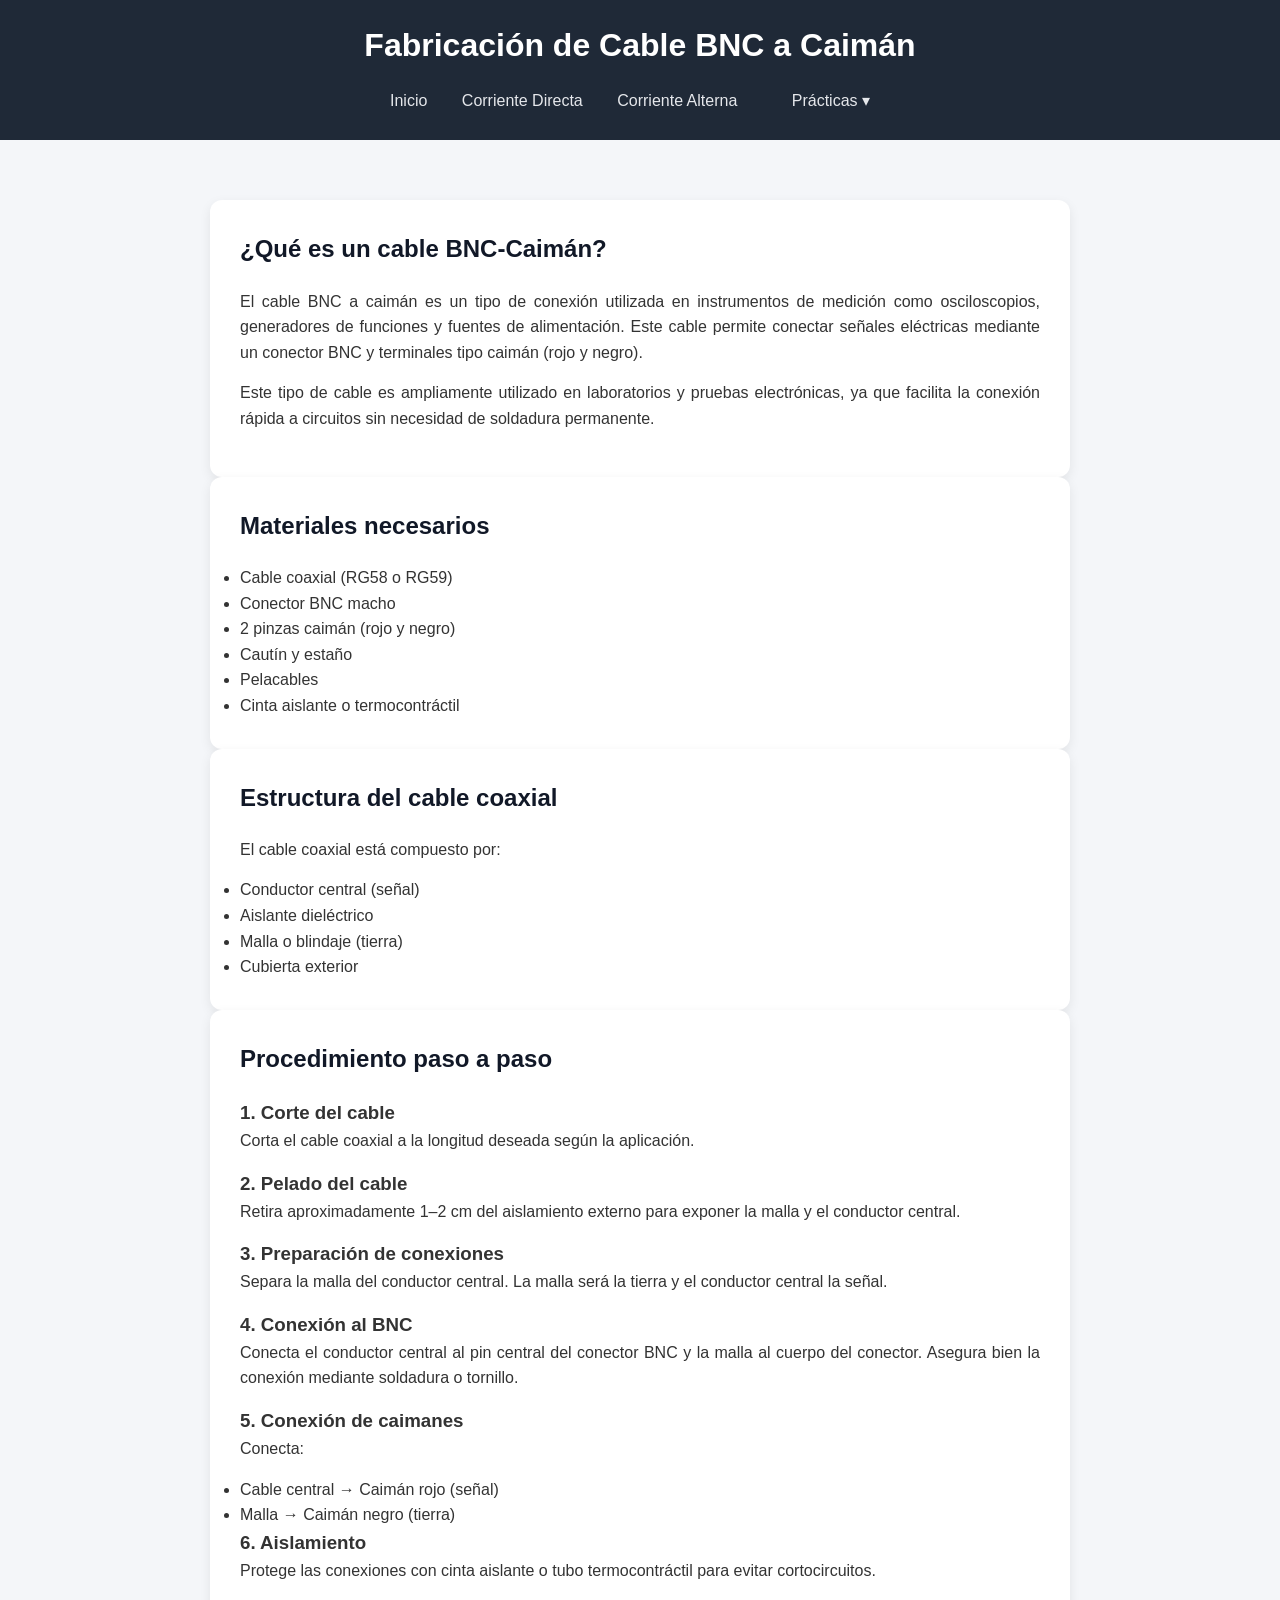
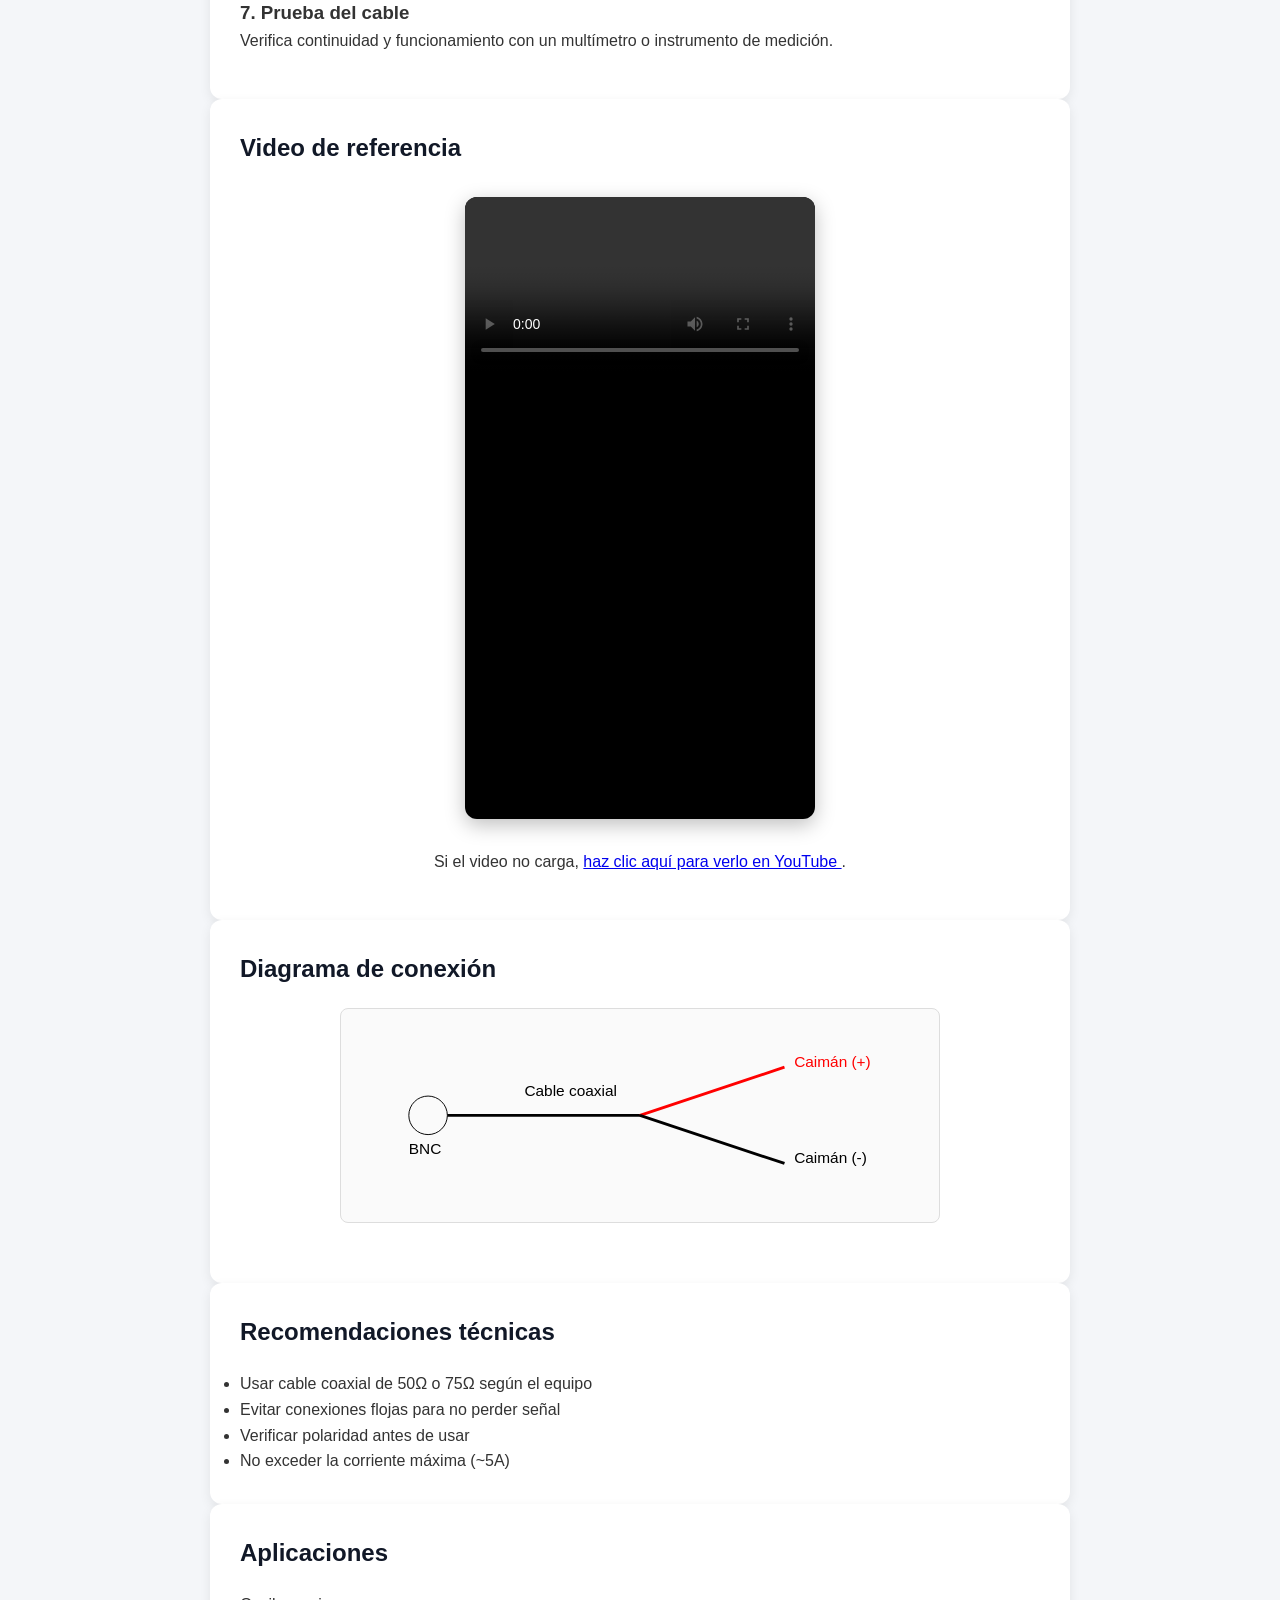
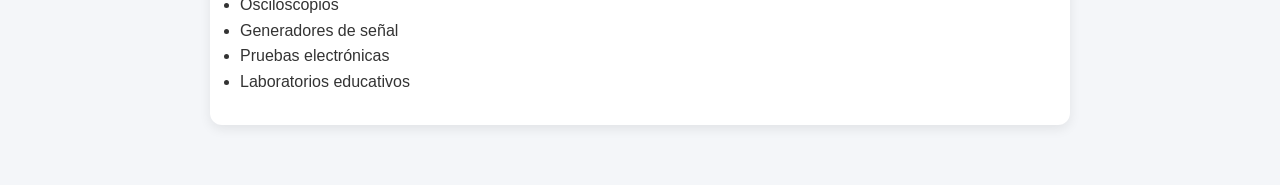
==== bnc-caiman.html @ 2203a7cb "Add files via upload" ====
<!DOCTYPE html>
<html lang="es">
<head>
    <meta charset="UTF-8">
    <title>Cable BNC a Caimán</title>
    <link rel="stylesheet" href="css/styles.css">
</head>
<body>

<header>
    <h1>Fabricación de Cable BNC a Caimán</h1>

    <nav>
        <a href="index.html">Inicio</a>
        <a href="cd.html">Corriente Directa</a>
        <a href="ca.html">Corriente Alterna</a>

        <!-- MENÚ DESPLEGABLE -->
        <div class="dropdown">
            <button class="dropbtn">Prácticas ▾</button>
            <div class="dropdown-content">
                <a href="practicas.html">Simulaciones</a>
        </div>
    </nav>
</header>

<main class="container">

    
    
    <section class="intro">
        <h2>¿Qué es un cable BNC-Caimán?</h2>
        <p>
            El cable BNC a caimán es un tipo de conexión utilizada en instrumentos de medición 
            como osciloscopios, generadores de funciones y fuentes de alimentación. Este cable 
            permite conectar señales eléctricas mediante un conector BNC y terminales tipo caimán 
            (rojo y negro).
        </p>
        
        <p>
            Este tipo de cable es ampliamente utilizado en laboratorios y pruebas electrónicas, 
            ya que facilita la conexión rápida a circuitos sin necesidad de soldadura permanente.
        </p>
    </section>
    
    <section class="intro">
        <h2>Materiales necesarios</h2>
        <ul>
            <li>Cable coaxial (RG58 o RG59)</li>
            <li>Conector BNC macho</li>
            <li>2 pinzas caimán (rojo y negro)</li>
            <li>Cautín y estaño</li>
            <li>Pelacables</li>
            <li>Cinta aislante o termocontráctil</li>
        </ul>
    </section>
    
    <section class="intro">
        <h2>Estructura del cable coaxial</h2>
        <p>
            El cable coaxial está compuesto por:
        </p>
        <ul>
            <li>Conductor central (señal)</li>
            <li>Aislante dieléctrico</li>
            <li>Malla o blindaje (tierra)</li>
            <li>Cubierta exterior</li>
        </ul>
    </section>
    
    <section class="intro">
        <h2>Procedimiento paso a paso</h2>
        
        <h3>1. Corte del cable</h3>
        <p>
            Corta el cable coaxial a la longitud deseada según la aplicación.
        </p>
        
        <h3>2. Pelado del cable</h3>
        <p>
            Retira aproximadamente 1–2 cm del aislamiento externo para exponer la malla 
            y el conductor central.
        </p>
        
        <h3>3. Preparación de conexiones</h3>
        <p>
            Separa la malla del conductor central. La malla será la tierra y el conductor 
            central la señal.
        </p>
        
        <h3>4. Conexión al BNC</h3>
        <p>
            Conecta el conductor central al pin central del conector BNC y la malla al cuerpo 
            del conector. Asegura bien la conexión mediante soldadura o tornillo.
        </p>
        
        <h3>5. Conexión de caimanes</h3>
        <p>
            Conecta:
        </p>
        <ul>
            <li>Cable central → Caimán rojo (señal)</li>
            <li>Malla → Caimán negro (tierra)</li>
        </ul>
        
        <h3>6. Aislamiento</h3>
        <p>
            Protege las conexiones con cinta aislante o tubo termocontráctil para evitar 
            cortocircuitos.
        </p>
        
        <h3>7. Prueba del cable</h3>
        <p>
            Verifica continuidad y funcionamiento con un multímetro o instrumento de medición.
        </p>
    </section>
    
    <!-- VIDEO -->
    <section class="intro">
        <h2>Video de referencia</h2>
    
        <div class="video-container">
            <video controls width="100%">
                <source src="video/bnc-caiman.mp4" type="video/mp4">
                Tu navegador no soporta video.
            </video>
        </div>
    
         <p style="text-align:center;">
            Si el video no carga, 
            <a href="https://youtu.be/CYh6mPUYT2U" target="_blank">
                haz clic aquí para verlo en YouTube
            </a>.
        </p>
    </section>

<section class="intro">
    <h2>Diagrama de conexión</h2>

    <svg viewBox="0 0 600 200" class="grafica">
        <!-- Cable -->
        <line x1="100" y1="100" x2="300" y2="100" stroke="black" stroke-width="3"/>

        <!-- BNC -->
        <circle cx="80" cy="100" r="20" stroke="black" fill="none"/>
        <text x="60" y="140">BNC</text>

        <!-- División -->
        <line x1="300" y1="100" x2="450" y2="50" stroke="red" stroke-width="3"/>
        <line x1="300" y1="100" x2="450" y2="150" stroke="black" stroke-width="3"/>

        <!-- Caimanes -->
        <text x="460" y="50" fill="red">Caimán (+)</text>
        <text x="460" y="150">Caimán (-)</text>

        <!-- Etiquetas -->
        <text x="180" y="80">Cable coaxial</text>
    </svg>

</section>

<section class="intro">
    <h2>Recomendaciones técnicas</h2>
    <ul>
        <li>Usar cable coaxial de 50Ω o 75Ω según el equipo</li>
        <li>Evitar conexiones flojas para no perder señal</li>
        <li>Verificar polaridad antes de usar</li>
        <li>No exceder la corriente máxima (~5A)</li>
    </ul>
</section>

<section class="intro">
    <h2>Aplicaciones</h2>
    <ul>
        <li>Osciloscopios</li>
        <li>Generadores de señal</li>
        <li>Pruebas electrónicas</li>
        <li>Laboratorios educativos</li>
    </ul>
</section>

</main>

</body>
</html>
---- css/styles.css ----
/* Reset */
* {
    margin: 0;
    padding: 0;
    box-sizing: border-box;
}

/* General */
body {
    font-family: 'Segoe UI', Arial, sans-serif;
    background: #f4f6f9;
    color: #333;
    line-height: 1.6;
}

/* Header */
header {
    background: #1f2937;
    color: #fff;
    padding: 20px;
    text-align: center;
}

/* Navegación */
nav {
    margin-top: 10px;
}

nav a {
    color: #e5e7eb;
    margin: 0 15px;
    text-decoration: none;
    font-weight: 500;
    transition: 0.3s;
}

nav a:hover {
    color: #60a5fa;
}

/* CONTENEDOR */
.container {
    max-width: 900px;
    margin: 40px auto;
    padding: 20px;
}

/* TARJETAS */
.intro {
    background: #fff;
    padding: 30px;
    border-radius: 12px;
    box-shadow: 0 4px 12px rgba(0,0,0,0.08);
}

.intro h2 {
    margin-bottom: 20px;
    color: #111827;
}

.intro p {
    margin-bottom: 15px;
    text-align: justify;
}

/* DIAGRAMAS */
.diagramas {
    margin-top: 40px;
}

.diagramas h3 {
    margin: 25px 0 10px;
    color: #111827;
}

.grafica {
    width: 100%;
    max-width: 600px;
    display: block;
    margin: 10px auto 30px;
    background: #fafafa;
    border-radius: 8px;
    padding: 10px;
    border: 1px solid #ddd;
}

/* TEXTO RESALTADO */
strong {
    color: #1d4ed8;
}

/* ===================== */
/* DROPDOWN PRÁCTICAS */
/* ===================== */

.dropdown {
    display: inline-block;
    position: relative;
}

.dropbtn {
    background: none;
    border: none;
    color: #e5e7eb;
    font-size: 16px;
    cursor: pointer;
    margin: 0 15px;
    font-weight: 500;
}

.dropbtn:hover {
    color: #60a5fa;
}

/* Menú oculto */
.dropdown-content {
    display: none;
    position: absolute;
    background-color: #1f2937;
    min-width: 180px;
    border-radius: 8px;
    overflow: hidden;
    box-shadow: 0 4px 10px rgba(0,0,0,0.2);
    z-index: 1;
}

/* Links */
.dropdown-content a {
    display: block;
    padding: 10px;
    color: #fff;
    text-decoration: none;
}

.dropdown-content a:hover {
    background-color: #374151;
}

/* Mostrar */
.dropdown:hover .dropdown-content {
    display: block;
}
/* VIDEO RESPONSIVO */
.video-container {
    width: 100%;
    max-width: 350px; /* controla el tamaño */
    aspect-ratio: 9 / 16; /* 🔥 CLAVE: formato vertical */
    margin: 30px auto;
    box-shadow: 0 6px 20px rgba(0,0,0,0.25);
    border-radius: 12px;
    overflow: hidden;
    background: #000; /* relleno negro elegante */
}

.video-container iframe {
    width: 100%;
    height: 100%;
    border: none;
}

/* FORMULARIO */
.form-ohm {
    display: flex;
    gap: 10px;
    margin-bottom: 15px;
}

.form-ohm input {
    flex: 1;
    padding: 10px;
    border-radius: 8px;
    border: 1px solid #ccc;
}

/* BOTÓN */
button {
    background: #2563eb;
    color: white;
    border: none;
    padding: 10px 20px;
    border-radius: 8px;
    cursor: pointer;
}

button:hover {
    background: #1d4ed8;
}

/* RESULTADO */
.resultado-box {
    margin-top: 15px;
    padding: 15px;
    background: #f1f5f9;
    border-radius: 10px;
    border-left: 5px solid #2563eb;
}
canvas {
    max-width: 1000px;
    display: block;
    margin: 20px auto;
}

.controles {
    display: flex;
    flex-direction: column;
    gap: 10px;
}

/* SOLO CA */
.ca-page .grafica-container {
    max-width: 600px;
    height: 300px;
    margin: 20px auto;
}

.ca-page #graficaCA {
    width: 100% !important;
    height: 100% !important;
}

#osciloscopioCA {
    max-width: 800px;
    margin: 20px auto;
    display: block;
}

/* MENÚ */
.menu {
    display: flex;
    gap: 20px;
    list-style: none;
}

.menu li {
    position: relative;
}

/* SUBMENÚ */
.submenu {
    display: none;
    position: absolute;
    background: white;
    list-style: none;
    padding: 10px;
}

.dropdown:hover .submenu {
    display: block;
}

/* TARJETAS */
.cards {
    display: flex;
    gap: 20px;
    flex-wrap: wrap;
}

.card {
    background: white;
    padding: 20px;
    border-radius: 10px;
    flex: 1;
    min-width: 200px;
    transition: 0.3s;
}

/* ANIMACIÓN */
.animado {
    opacity: 0;
    transform: translateY(30px);
}

.animado.visible {
    opacity: 1;
    transform: translateY(0);
}
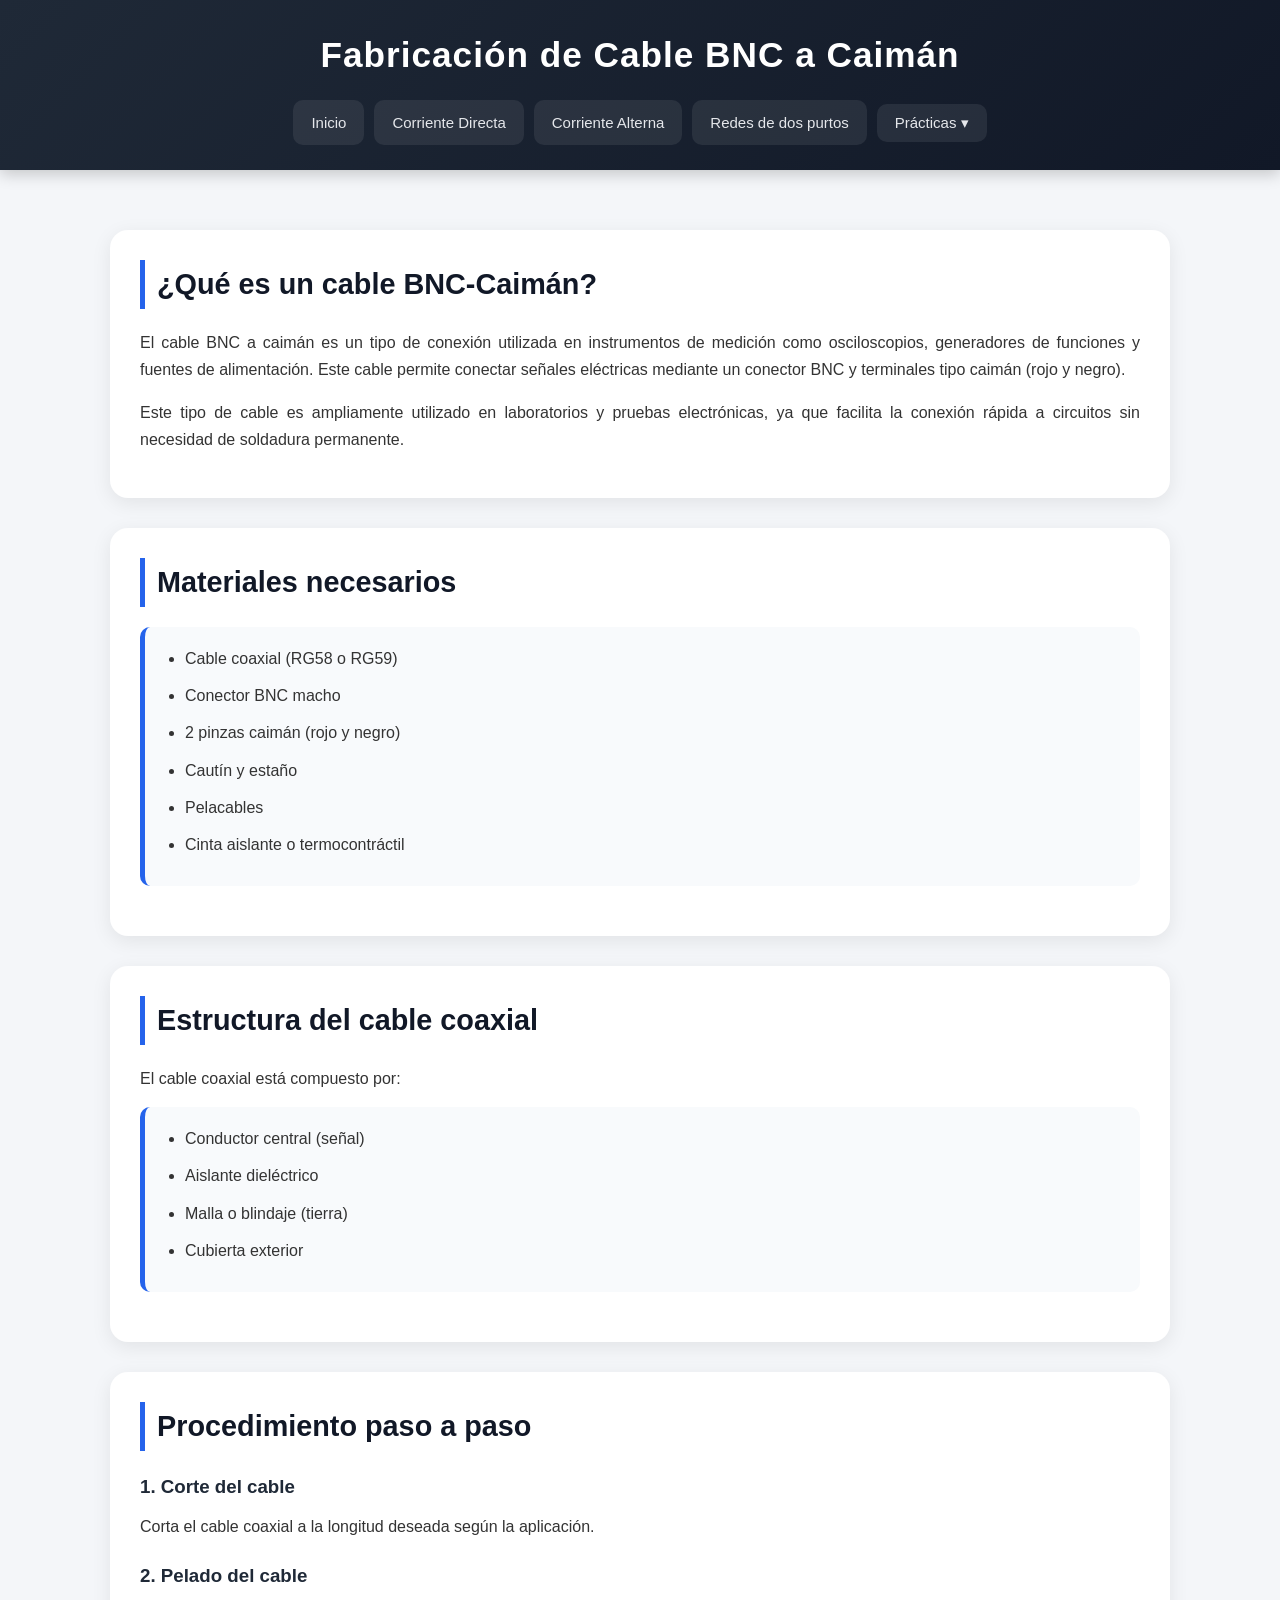
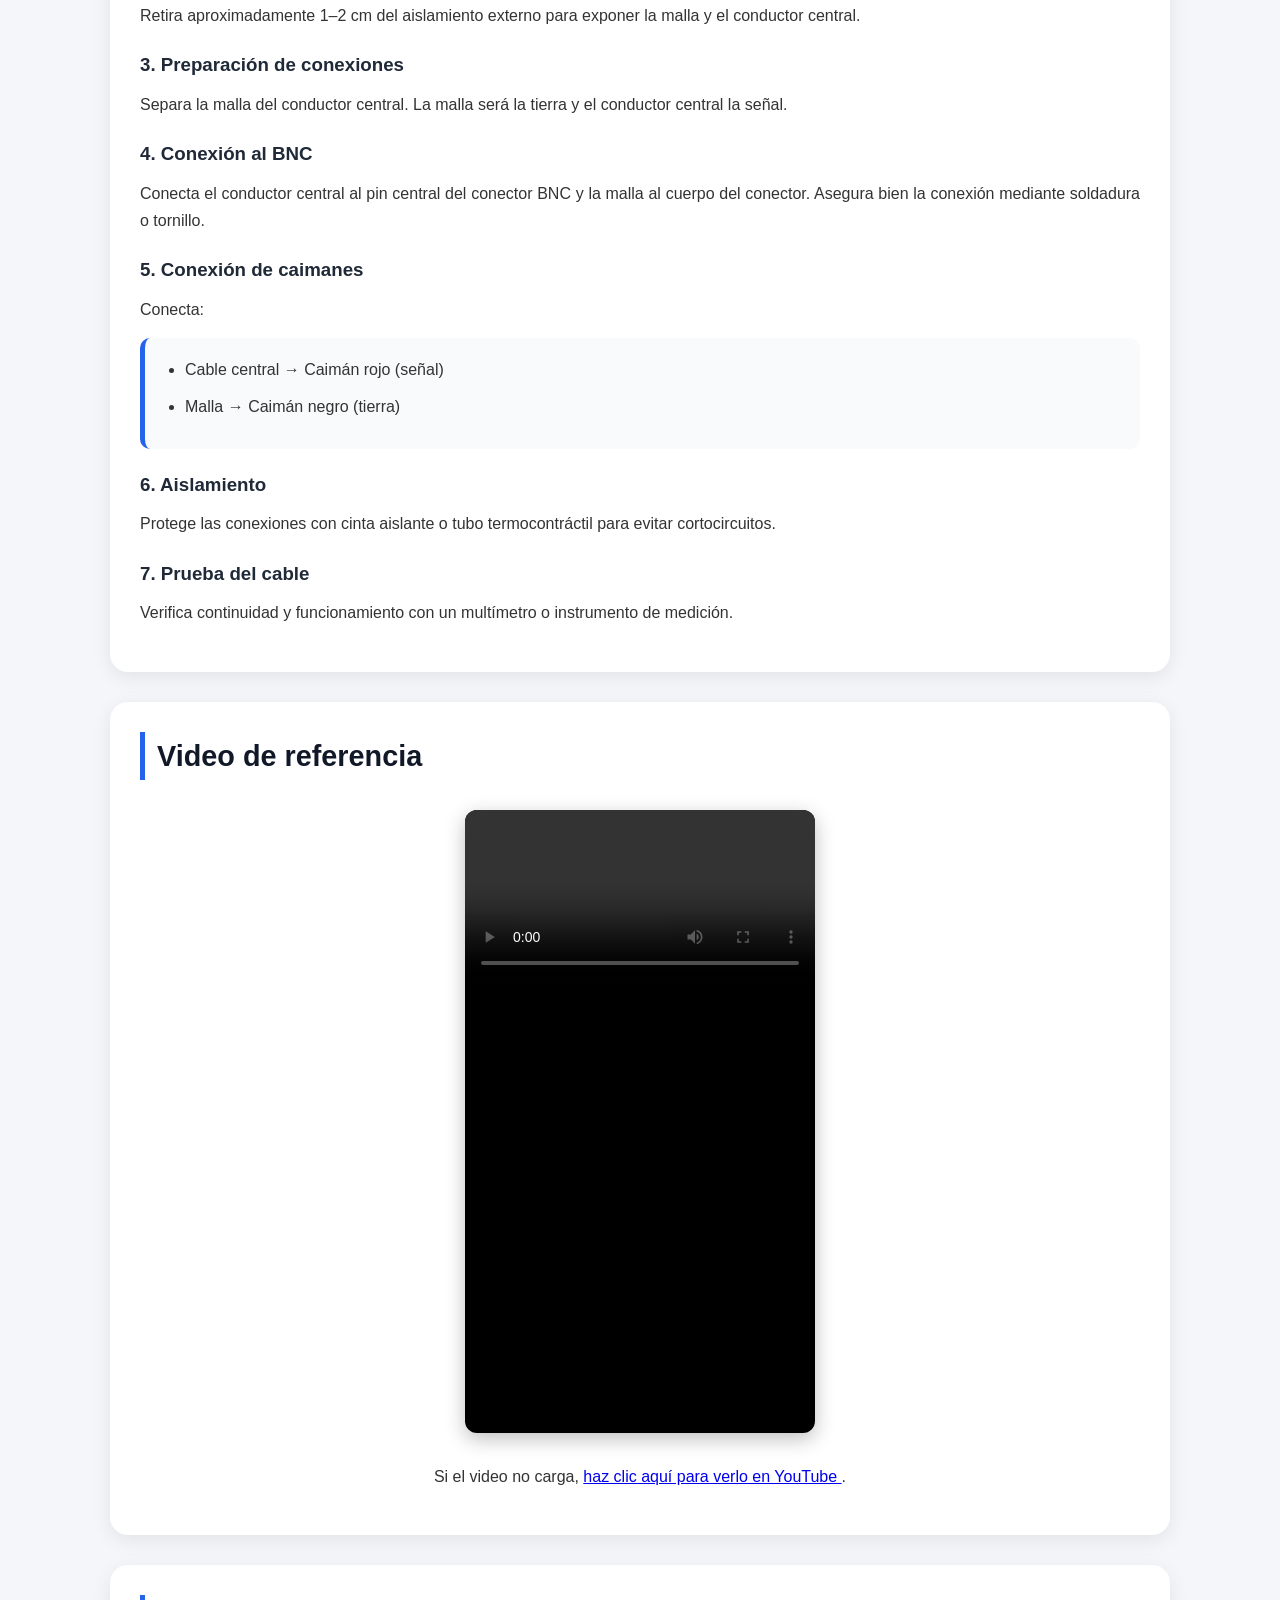
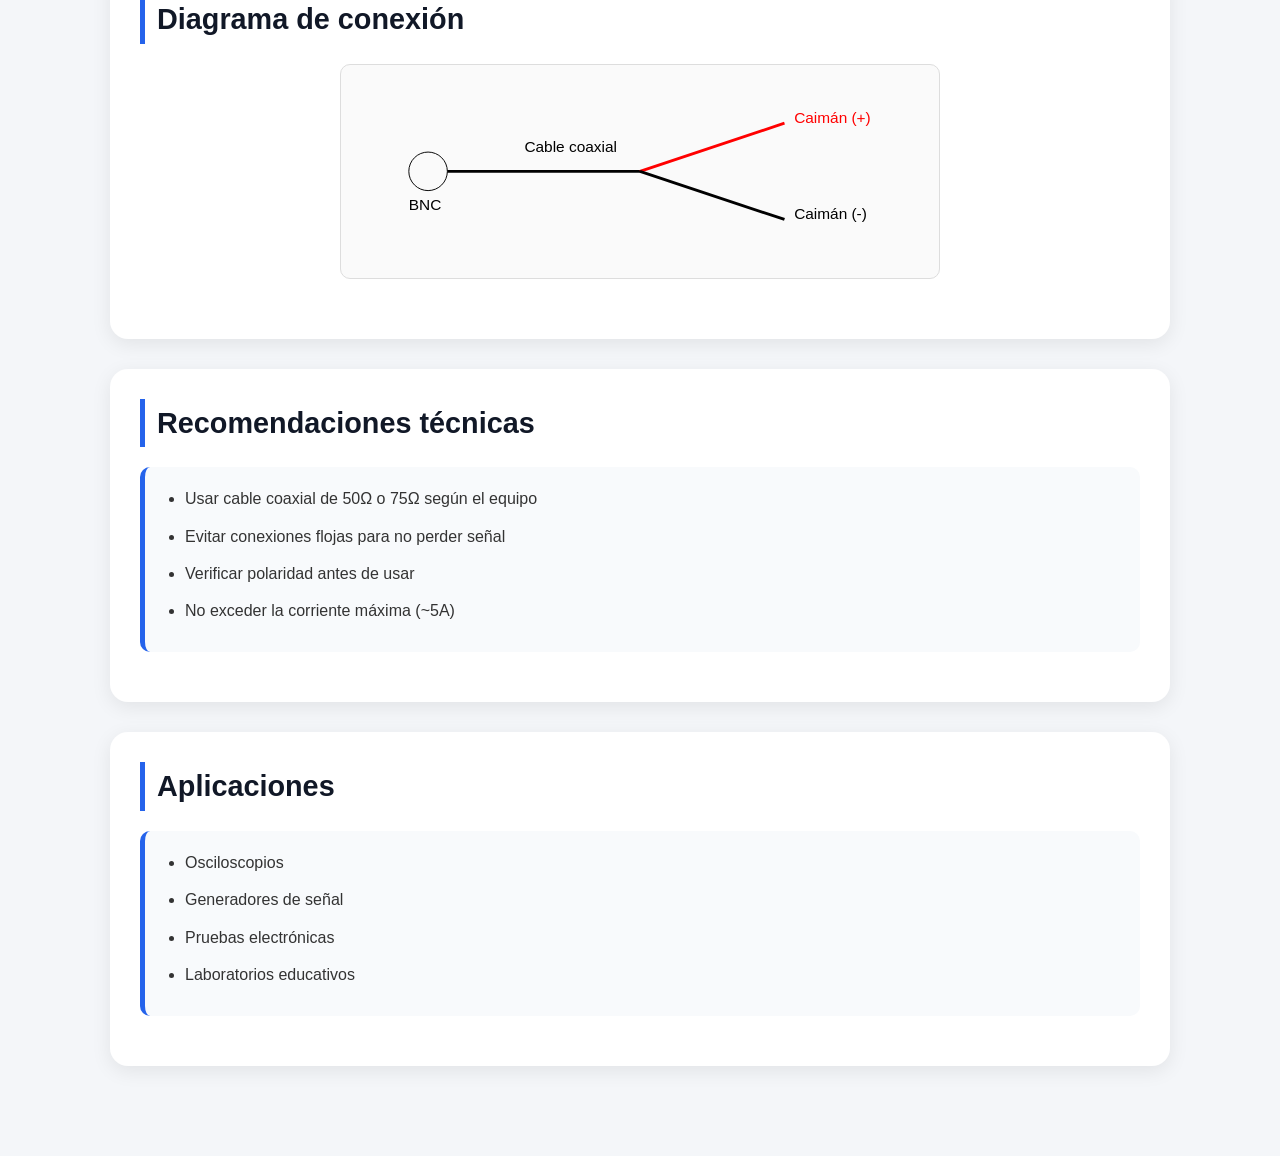
==== commit 5eab65fb: "Update bnc-caiman.html" ====
--- a/bnc-caiman.html
+++ b/bnc-caiman.html
@@ -14,7 +14,7 @@
         <a href="index.html">Inicio</a>
         <a href="cd.html">Corriente Directa</a>
         <a href="ca.html">Corriente Alterna</a>
-
+        <a href="dospuertos.html">Redes de dos purtos</a>
         <!-- MENÚ DESPLEGABLE -->
         <div class="dropdown">
             <button class="dropbtn">Prácticas ▾</button>
@@ -182,4 +182,4 @@
 </main>
 
 </body>
-</html>+</html>
--- a/css/styles.css
+++ b/css/styles.css
@@ -1,276 +1,530 @@
-/* Reset */
-* {
-    margin: 0;
-    padding: 0;
-    box-sizing: border-box;
-}
-
-/* General */
-body {
-    font-family: 'Segoe UI', Arial, sans-serif;
-    background: #f4f6f9;
-    color: #333;
-    line-height: 1.6;
-}
-
-/* Header */
-header {
-    background: #1f2937;
-    color: #fff;
-    padding: 20px;
-    text-align: center;
-}
-
-/* Navegación */
-nav {
-    margin-top: 10px;
-}
-
-nav a {
-    color: #e5e7eb;
-    margin: 0 15px;
-    text-decoration: none;
-    font-weight: 500;
-    transition: 0.3s;
-}
-
-nav a:hover {
-    color: #60a5fa;
-}
-
-/* CONTENEDOR */
-.container {
-    max-width: 900px;
-    margin: 40px auto;
-    padding: 20px;
-}
-
-/* TARJETAS */
-.intro {
-    background: #fff;
-    padding: 30px;
-    border-radius: 12px;
-    box-shadow: 0 4px 12px rgba(0,0,0,0.08);
-}
-
-.intro h2 {
-    margin-bottom: 20px;
-    color: #111827;
-}
-
-.intro p {
-    margin-bottom: 15px;
-    text-align: justify;
-}
-
-/* DIAGRAMAS */
-.diagramas {
-    margin-top: 40px;
-}
-
-.diagramas h3 {
-    margin: 25px 0 10px;
-    color: #111827;
-}
-
-.grafica {
-    width: 100%;
-    max-width: 600px;
-    display: block;
-    margin: 10px auto 30px;
-    background: #fafafa;
-    border-radius: 8px;
-    padding: 10px;
-    border: 1px solid #ddd;
-}
-
-/* TEXTO RESALTADO */
-strong {
-    color: #1d4ed8;
-}
-
-/* ===================== */
-/* DROPDOWN PRÁCTICAS */
-/* ===================== */
-
-.dropdown {
-    display: inline-block;
-    position: relative;
-}
-
-.dropbtn {
-    background: none;
-    border: none;
-    color: #e5e7eb;
-    font-size: 16px;
-    cursor: pointer;
-    margin: 0 15px;
-    font-weight: 500;
-}
-
-.dropbtn:hover {
-    color: #60a5fa;
-}
-
-/* Menú oculto */
-.dropdown-content {
-    display: none;
-    position: absolute;
-    background-color: #1f2937;
-    min-width: 180px;
-    border-radius: 8px;
-    overflow: hidden;
-    box-shadow: 0 4px 10px rgba(0,0,0,0.2);
-    z-index: 1;
-}
-
-/* Links */
-.dropdown-content a {
-    display: block;
-    padding: 10px;
-    color: #fff;
-    text-decoration: none;
-}
-
-.dropdown-content a:hover {
-    background-color: #374151;
-}
-
-/* Mostrar */
-.dropdown:hover .dropdown-content {
-    display: block;
-}
-/* VIDEO RESPONSIVO */
-.video-container {
-    width: 100%;
-    max-width: 350px; /* controla el tamaño */
-    aspect-ratio: 9 / 16; /* 🔥 CLAVE: formato vertical */
-    margin: 30px auto;
-    box-shadow: 0 6px 20px rgba(0,0,0,0.25);
-    border-radius: 12px;
-    overflow: hidden;
-    background: #000; /* relleno negro elegante */
-}
-
-.video-container iframe {
-    width: 100%;
-    height: 100%;
-    border: none;
-}
-
-/* FORMULARIO */
-.form-ohm {
-    display: flex;
-    gap: 10px;
-    margin-bottom: 15px;
-}
-
-.form-ohm input {
-    flex: 1;
-    padding: 10px;
-    border-radius: 8px;
-    border: 1px solid #ccc;
-}
-
-/* BOTÓN */
-button {
-    background: #2563eb;
-    color: white;
-    border: none;
-    padding: 10px 20px;
-    border-radius: 8px;
-    cursor: pointer;
-}
-
-button:hover {
-    background: #1d4ed8;
-}
-
-/* RESULTADO */
-.resultado-box {
-    margin-top: 15px;
-    padding: 15px;
-    background: #f1f5f9;
-    border-radius: 10px;
-    border-left: 5px solid #2563eb;
-}
-canvas {
-    max-width: 1000px;
-    display: block;
-    margin: 20px auto;
-}
-
-.controles {
-    display: flex;
-    flex-direction: column;
-    gap: 10px;
-}
-
-/* SOLO CA */
-.ca-page .grafica-container {
-    max-width: 600px;
-    height: 300px;
-    margin: 20px auto;
-}
-
-.ca-page #graficaCA {
-    width: 100% !important;
-    height: 100% !important;
-}
-
-#osciloscopioCA {
-    max-width: 800px;
-    margin: 20px auto;
-    display: block;
-}
-
-/* MENÚ */
-.menu {
-    display: flex;
-    gap: 20px;
-    list-style: none;
-}
-
-.menu li {
-    position: relative;
-}
-
-/* SUBMENÚ */
-.submenu {
-    display: none;
-    position: absolute;
-    background: white;
-    list-style: none;
-    padding: 10px;
-}
-
-.dropdown:hover .submenu {
-    display: block;
-}
-
-/* TARJETAS */
-.cards {
-    display: flex;
-    gap: 20px;
-    flex-wrap: wrap;
-}
-
-.card {
-    background: white;
-    padding: 20px;
-    border-radius: 10px;
-    flex: 1;
-    min-width: 200px;
-    transition: 0.3s;
-}
-
-/* ANIMACIÓN */
-.animado {
-    opacity: 0;
-    transform: translateY(30px);
-}
-
-.animado.visible {
-    opacity: 1;
-    transform: translateY(0);
-}+/* =========================================
+   RESET
+========================================= */
+*{
+    margin:0;
+    padding:0;
+    box-sizing:border-box;
+}
+
+/* =========================================
+   BODY
+========================================= */
+body{
+    font-family:'Segoe UI',Arial,sans-serif;
+    background:#f4f6f9;
+    color:#333;
+    line-height:1.7;
+}
+
+/* =========================================
+   HEADER
+========================================= */
+header{
+    background:linear-gradient(135deg,#1f2937,#111827);
+    color:#fff;
+    padding:25px;
+    text-align:center;
+    box-shadow:0 4px 15px rgba(0,0,0,0.2);
+    position:sticky;
+    top:0;
+    z-index:1000;
+}
+
+header h1{
+    font-size:2.2rem;
+    margin-bottom:15px;
+    letter-spacing:1px;
+}
+
+/* =========================================
+   NAVBAR
+========================================= */
+nav{
+    margin-top:10px;
+    display:flex;
+    justify-content:center;
+    align-items:center;
+    flex-wrap:wrap;
+    gap:10px;
+}
+
+nav a,
+.dropbtn{
+    color:#e5e7eb;
+    text-decoration:none;
+    font-weight:500;
+    background:rgba(255,255,255,0.08);
+    padding:10px 18px;
+    border-radius:10px;
+    transition:0.3s;
+    border:none;
+    cursor:pointer;
+    font-size:15px;
+}
+
+nav a:hover,
+.dropbtn:hover{
+    background:#2563eb;
+    color:white;
+    transform:translateY(-2px);
+}
+
+/* =========================================
+   DROPDOWN MEJORADO
+========================================= */
+.dropdown{
+    position:relative;
+    display:inline-block;
+}
+
+/* MENÚ DESPLEGABLE */
+.dropdown-content{
+    position:absolute;
+    top:100%;
+    left:0;
+
+    min-width:220px;
+
+    background:#fff;
+    border-radius:12px;
+
+    box-shadow:0 10px 25px rgba(0,0,0,0.2);
+
+    opacity:0;
+    visibility:hidden;
+
+    transform:translateY(10px);
+
+    transition:
+        opacity 0.25s ease,
+        transform 0.25s ease,
+        visibility 0.25s;
+
+    z-index:1000;
+
+    overflow:hidden;
+}
+
+/* LINKS DEL MENÚ */
+.dropdown-content a{
+    display:block;
+    padding:12px 15px;
+    color:#111827;
+    text-decoration:none;
+    transition:0.3s;
+}
+
+.dropdown-content a:hover{
+    background:#dbeafe;
+}
+
+/* MOSTRAR MENÚ */
+.dropdown:hover .dropdown-content{
+    opacity:1;
+    visibility:visible;
+    transform:translateY(0);
+}
+
+/* =========================================
+   CONTAINER
+========================================= */
+.container{
+    max-width:1100px;
+    margin:40px auto;
+    padding:20px;
+}
+
+/* =========================================
+   TARJETAS
+========================================= */
+.intro{
+    background:#fff;
+    padding:30px;
+    border-radius:18px;
+    box-shadow:0 5px 20px rgba(0,0,0,0.08);
+    margin-bottom:30px;
+    transition:0.3s;
+}
+
+.intro:hover{
+    transform:translateY(-3px);
+}
+
+/* =========================================
+   TITULOS
+========================================= */
+.intro h2{
+    margin-bottom:20px;
+    color:#111827;
+    border-left:5px solid #2563eb;
+    padding-left:12px;
+    font-size:1.8rem;
+}
+
+.intro h3{
+    margin:20px 0 10px;
+    color:#1f2937;
+}
+
+.intro p{
+    margin-bottom:15px;
+    text-align:justify;
+}
+
+/* =========================================
+   TEXTO RESALTADO
+========================================= */
+strong{
+    color:#1d4ed8;
+}
+
+/* =========================================
+   LISTAS
+========================================= */
+.intro ul{
+    padding:18px 20px 18px 40px;
+    margin-top:10px;
+    margin-bottom:20px;
+    background:#f8fafc;
+    border-left:5px solid #2563eb;
+    border-radius:10px;
+}
+
+.intro li{
+    margin-bottom:10px;
+    line-height:1.7;
+}
+
+/* =========================================
+   FORMULAS
+========================================= */
+.formula{
+    background:#111827;
+    color:#38bdf8;
+    padding:15px;
+    border-radius:12px;
+    text-align:center;
+    font-size:1.1rem;
+    margin:15px 0;
+    font-family:Consolas,monospace;
+    box-shadow:inset 0 0 10px rgba(56,189,248,0.2);
+}
+
+/* =========================================
+   INPUTS
+========================================= */
+input{
+    width:100%;
+    padding:12px;
+    margin-top:10px;
+    margin-bottom:15px;
+    border-radius:10px;
+    border:1px solid #cbd5e1;
+    font-size:15px;
+    transition:0.3s;
+}
+
+input:focus{
+    outline:none;
+    border-color:#2563eb;
+    box-shadow:0 0 8px rgba(37,99,235,0.3);
+}
+
+/* =========================================
+   FORMULARIOS
+========================================= */
+.form-ohm{
+    display:flex;
+    gap:10px;
+    margin-bottom:15px;
+    flex-wrap:wrap;
+}
+
+.form-ohm input{
+    flex:1;
+}
+
+/* =========================================
+   BOTONES
+========================================= */
+button{
+    background:linear-gradient(135deg,#2563eb,#1d4ed8);
+    color:white;
+    border:none;
+    padding:12px 20px;
+    border-radius:10px;
+    cursor:pointer;
+    transition:0.3s;
+    font-size:15px;
+}
+
+button:hover{
+    transform:translateY(-2px);
+    box-shadow:0 6px 15px rgba(37,99,235,0.3);
+}
+
+/* =========================================
+   RESULTADOS
+========================================= */
+.resultado-box{
+    margin-top:15px;
+    padding:15px;
+    background:#eff6ff;
+    border-radius:12px;
+    border-left:5px solid #2563eb;
+    font-weight:bold;
+}
+
+/* =========================================
+   DIAGRAMAS
+========================================= */
+.diagramas{
+    margin-top:40px;
+}
+
+.diagramas h3{
+    margin:25px 0 10px;
+}
+
+.grafica{
+    width:100%;
+    max-width:600px;
+    display:block;
+    margin:10px auto 30px;
+    background:#fafafa;
+    border-radius:10px;
+    padding:10px;
+    border:1px solid #ddd;
+}
+
+/* =========================================
+   GRAFICAS
+========================================= */
+.grafica-container{
+    width:100%;
+    max-width:700px;
+    height:350px;
+    margin:20px auto;
+}
+
+#grafica,
+#graficaCA,
+#graficaCD{
+    width:100% !important;
+    height:100% !important;
+}
+
+/* =========================================
+   CANVAS
+========================================= */
+canvas{
+    max-width:1000px;
+    display:block;
+    margin:20px auto;
+    background:white;
+    border-radius:12px;
+    box-shadow:0 4px 15px rgba(0,0,0,0.08);
+}
+
+/* =========================================
+   OSCILOSCOPIO
+========================================= */
+#osciloscopioCA{
+    max-width:900px;
+    margin:20px auto;
+    display:block;
+    background:black;
+    border:4px solid #1f2937;
+    border-radius:12px;
+}
+
+/* =========================================
+   CONTROLES
+========================================= */
+.controles{
+    display:flex;
+    flex-direction:column;
+    gap:10px;
+    margin-top:15px;
+}
+
+/* =========================================
+   VIDEO RESPONSIVO
+========================================= */
+.video-container{
+    width:100%;
+    max-width:350px;
+    aspect-ratio:9 / 16;
+    margin:30px auto;
+    box-shadow:0 6px 20px rgba(0,0,0,0.25);
+    border-radius:12px;
+    overflow:hidden;
+    background:#000;
+}
+
+.video-container iframe{
+    width:100%;
+    height:100%;
+    border:none;
+}
+
+/* =========================================
+   CARDS
+========================================= */
+.cards{
+    display:flex;
+    gap:20px;
+    flex-wrap:wrap;
+}
+
+.card{
+    background:white;
+    padding:20px;
+    border-radius:12px;
+    flex:1;
+    min-width:220px;
+    transition:0.3s;
+    box-shadow:0 4px 12px rgba(0,0,0,0.08);
+}
+
+.card:hover{
+    transform:translateY(-5px);
+}
+
+/* =========================================
+   ANIMACIONES
+========================================= */
+.animado{
+    opacity:0;
+    transform:translateY(30px);
+    transition:all 0.6s ease;
+}
+
+.animado.visible{
+    opacity:1;
+    transform:translateY(0);
+}
+
+html{
+    scroll-behavior:smooth;
+}
+
+/* =========================================
+   FOOTER
+========================================= */
+footer{
+    background:#111827;
+    color:white;
+    text-align:center;
+    padding:20px;
+    margin-top:40px;
+}
+
+/* =========================================
+   HR
+========================================= */
+hr{
+    margin:30px 0;
+    border:none;
+    border-top:2px solid #e5e7eb;
+}
+
+/* =========================================
+   RESPONSIVE
+========================================= */
+@media(max-width:768px){
+
+    header h1{
+        font-size:1.6rem;
+    }
+
+    nav{
+        flex-direction:column;
+    }
+
+    .intro{
+        padding:20px;
+    }
+
+    .intro h2{
+        font-size:1.4rem;
+    }
+
+    .form-ohm{
+        flex-direction:column;
+    }
+
+    .grafica-container{
+        height:260px;
+    }
+
+    .cards{
+        flex-direction:column;
+    }
+}
+
+/* =========================================
+   TABLAS REDES DE DOS PUERTOS
+========================================= */
+
+table{
+    width:100%;
+    border-collapse:collapse;
+    margin:25px 0;
+    background:white;
+    border-radius:12px;
+    overflow:hidden;
+    box-shadow:0 4px 15px rgba(0,0,0,0.08);
+}
+
+table th{
+    background:#2563eb;
+    color:white;
+    padding:14px;
+    font-weight:600;
+}
+
+table td{
+    padding:14px;
+    border-bottom:1px solid #e5e7eb;
+    text-align:center;
+}
+
+table tr:hover{
+    background:#f8fafc;
+}
+
+/* =========================================
+   TEXTO DESTACADO
+========================================= */
+
+.highlight{
+    color:#2563eb;
+    font-weight:bold;
+}
+
+/* =========================================
+   TITULOS DE SECCION
+========================================= */
+
+.section-title{
+    position:relative;
+}
+
+.section-title::after{
+
+    content:'';
+
+    width:60px;
+    height:4px;
+
+    background:#2563eb;
+
+    position:absolute;
+
+    bottom:-8px;
+    left:0;
+
+    border-radius:10px;
+}
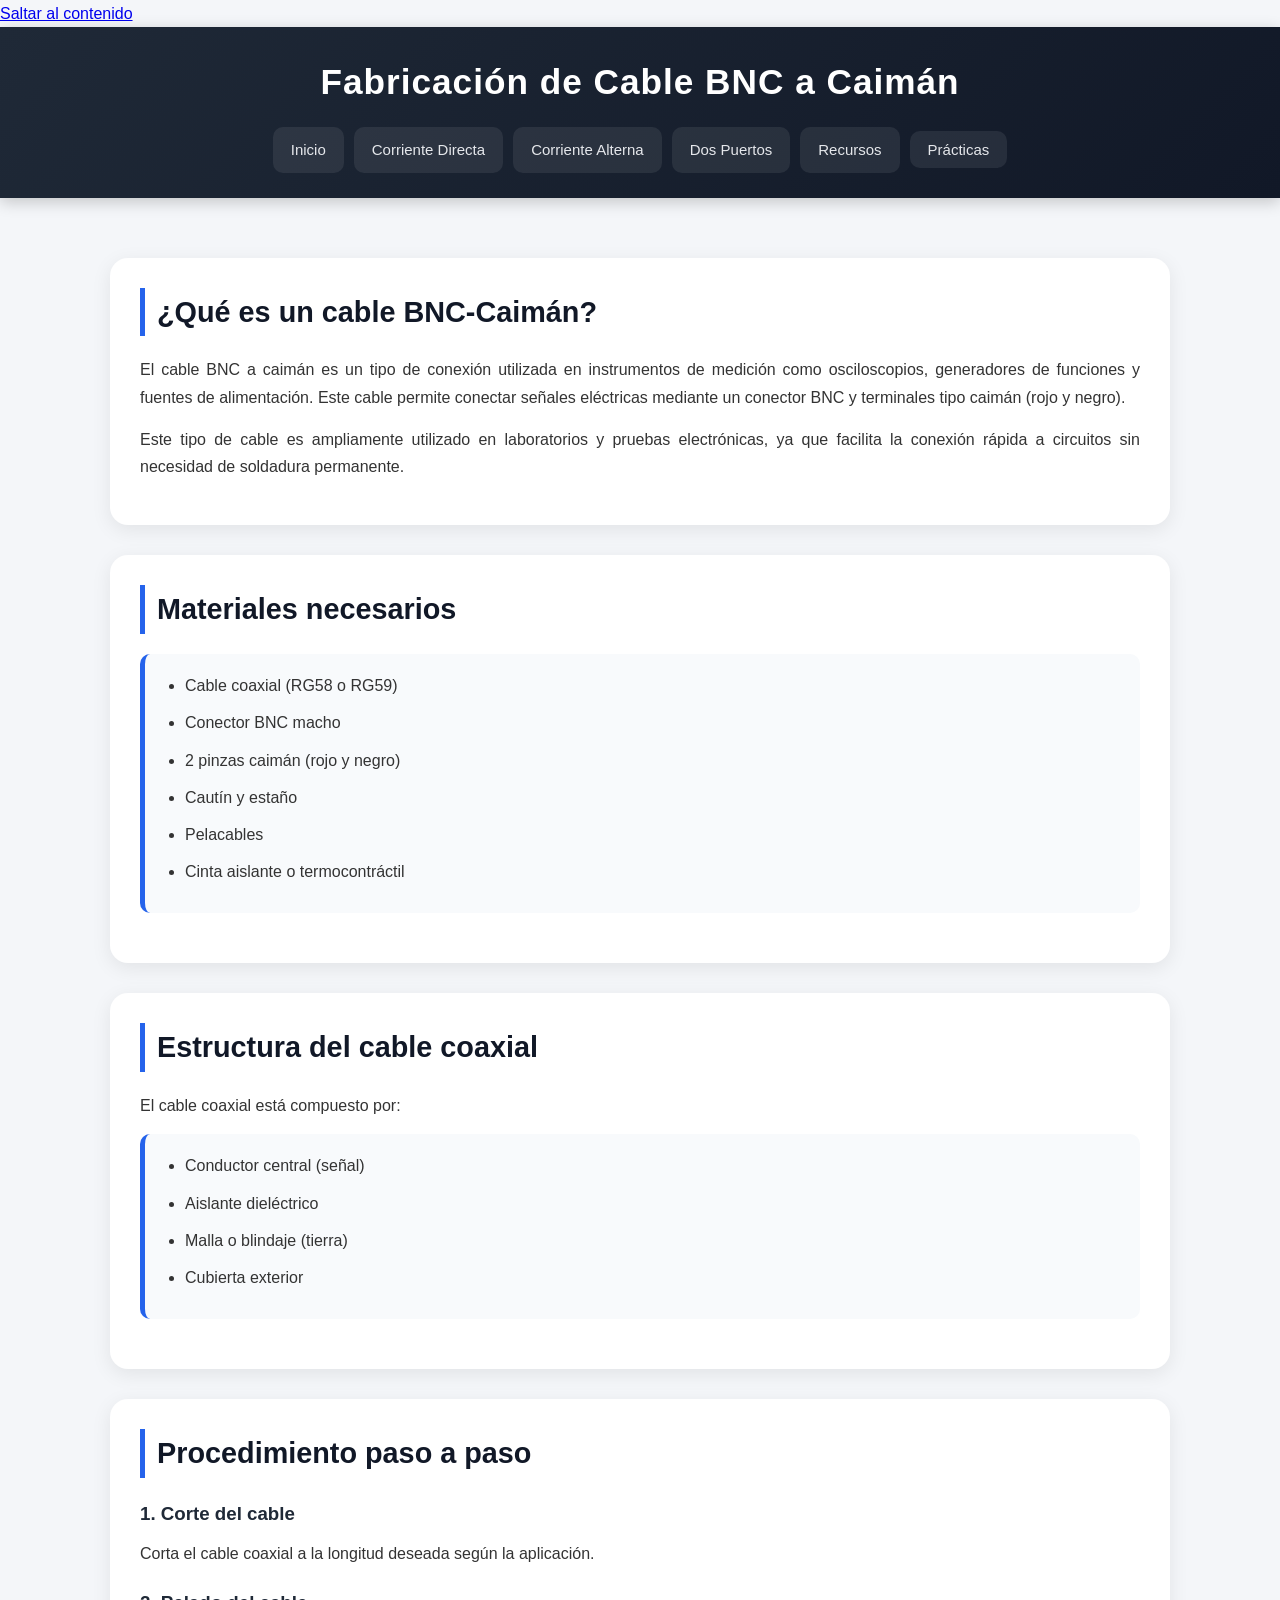
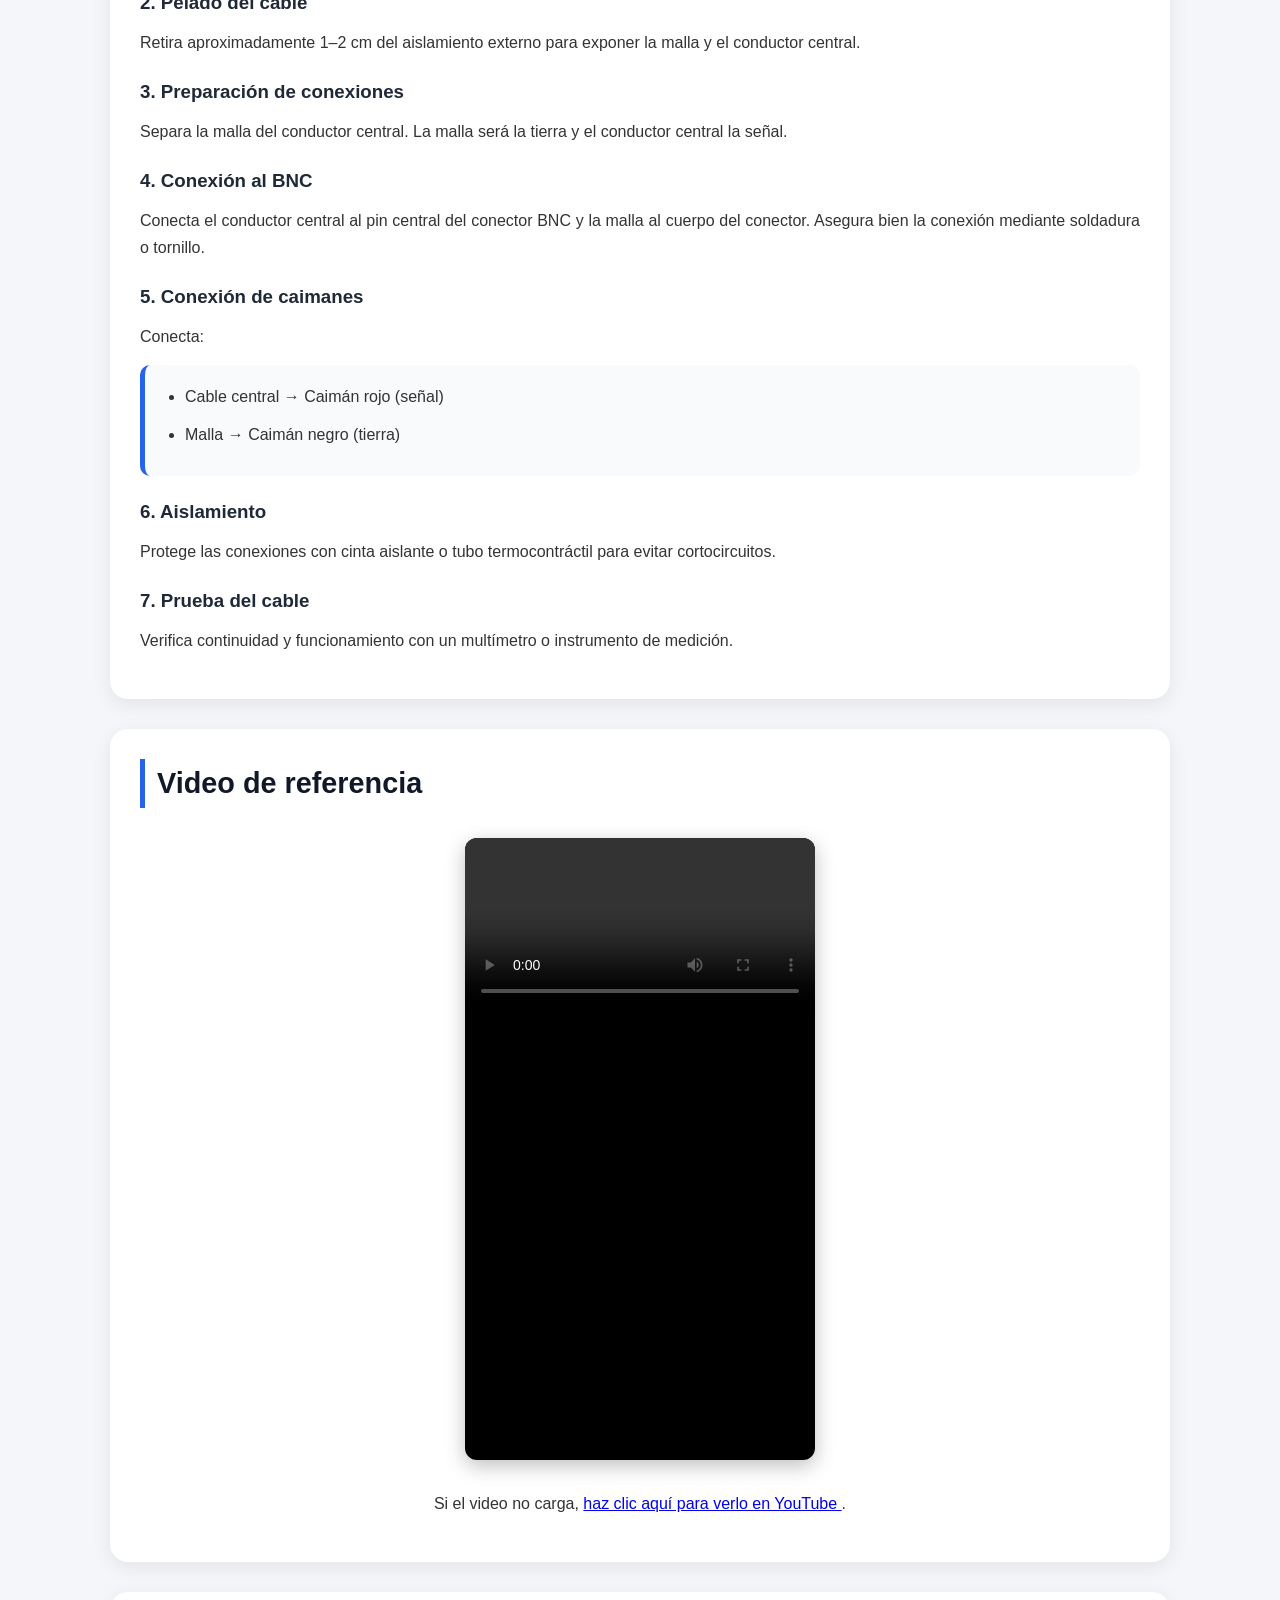
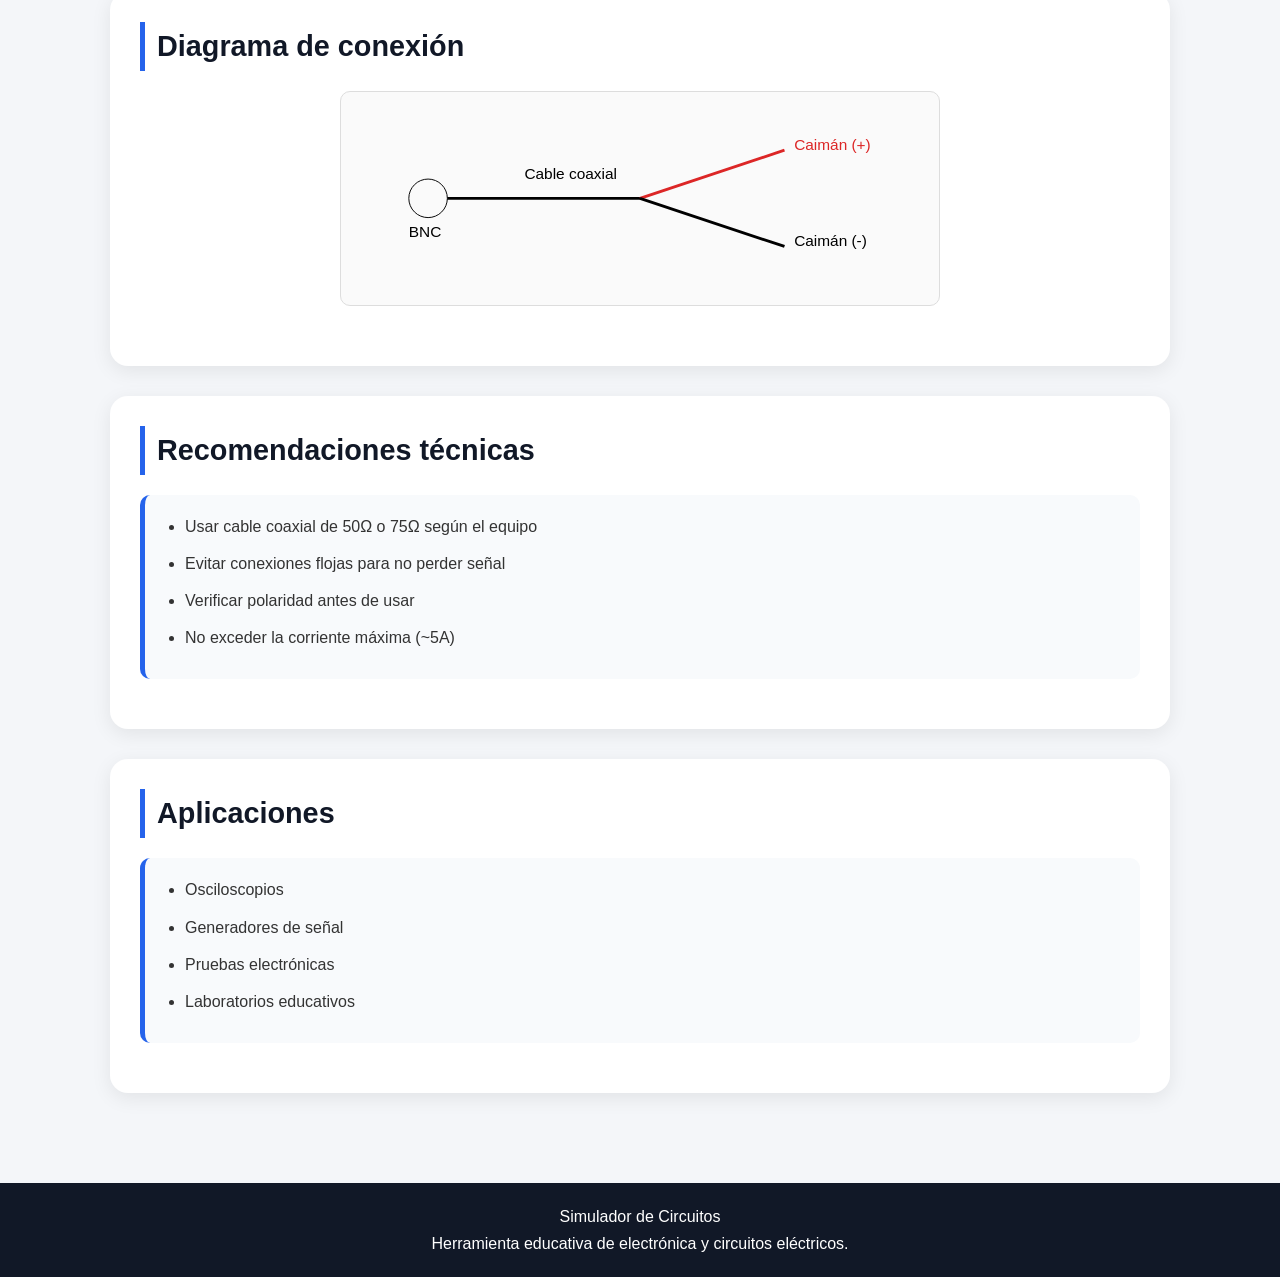
==== commit 551e98ad: "Update bnc-caiman.html" ====
--- a/bnc-caiman.html
+++ b/bnc-caiman.html
@@ -2,10 +2,15 @@
 <html lang="es">
 <head>
     <meta charset="UTF-8">
-    <title>Cable BNC a Caimán</title>
+    <meta name="viewport" content="width=device-width, initial-scale=1.0">
+    <title>Cable BNC a Caimán | Simulador de Circuitos</title>
+    <meta name="description" content="Guía paso a paso para fabricar un cable BNC a caimán: materiales, procedimiento, diagrama de conexión y recomendaciones técnicas.">
+    <link rel="icon" href="data:image/svg+xml,<svg xmlns=%22http://www.w3.org/2000/svg%22 viewBox=%220 0 100 100%22><text y=%22.9em%22 font-size=%2290%22>⚡</text></svg>">
     <link rel="stylesheet" href="css/styles.css">
 </head>
 <body>
+
+<a class="skip-link" href="#contenido">Saltar al contenido</a>
 
 <header>
     <h1>Fabricación de Cable BNC a Caimán</h1>
@@ -14,35 +19,36 @@
         <a href="index.html">Inicio</a>
         <a href="cd.html">Corriente Directa</a>
         <a href="ca.html">Corriente Alterna</a>
-        <a href="dospuertos.html">Redes de dos purtos</a>
+        <a href="dospuertos.html">Dos Puertos</a>
+        <a href="recursos.html">Recursos</a>
         <!-- MENÚ DESPLEGABLE -->
         <div class="dropdown">
-            <button class="dropbtn">Prácticas ▾</button>
+            <button class="dropbtn">Prácticas</button>
             <div class="dropdown-content">
                 <a href="practicas.html">Simulaciones</a>
+                <a href="bnc-caiman.html">Cable BNC-Caimán</a>
+            </div>
         </div>
     </nav>
 </header>
 
-<main class="container">
+<main class="container" id="contenido">
 
-    
-    
     <section class="intro">
         <h2>¿Qué es un cable BNC-Caimán?</h2>
         <p>
-            El cable BNC a caimán es un tipo de conexión utilizada en instrumentos de medición 
-            como osciloscopios, generadores de funciones y fuentes de alimentación. Este cable 
-            permite conectar señales eléctricas mediante un conector BNC y terminales tipo caimán 
+            El cable BNC a caimán es un tipo de conexión utilizada en instrumentos de medición
+            como osciloscopios, generadores de funciones y fuentes de alimentación. Este cable
+            permite conectar señales eléctricas mediante un conector BNC y terminales tipo caimán
             (rojo y negro).
         </p>
-        
+
         <p>
-            Este tipo de cable es ampliamente utilizado en laboratorios y pruebas electrónicas, 
+            Este tipo de cable es ampliamente utilizado en laboratorios y pruebas electrónicas,
             ya que facilita la conexión rápida a circuitos sin necesidad de soldadura permanente.
         </p>
     </section>
-    
+
     <section class="intro">
         <h2>Materiales necesarios</h2>
         <ul>
@@ -54,7 +60,7 @@
             <li>Cinta aislante o termocontráctil</li>
         </ul>
     </section>
-    
+
     <section class="intro">
         <h2>Estructura del cable coaxial</h2>
         <p>
@@ -67,33 +73,33 @@
             <li>Cubierta exterior</li>
         </ul>
     </section>
-    
+
     <section class="intro">
         <h2>Procedimiento paso a paso</h2>
-        
+
         <h3>1. Corte del cable</h3>
         <p>
             Corta el cable coaxial a la longitud deseada según la aplicación.
         </p>
-        
+
         <h3>2. Pelado del cable</h3>
         <p>
-            Retira aproximadamente 1–2 cm del aislamiento externo para exponer la malla 
+            Retira aproximadamente 1–2 cm del aislamiento externo para exponer la malla
             y el conductor central.
         </p>
-        
+
         <h3>3. Preparación de conexiones</h3>
         <p>
-            Separa la malla del conductor central. La malla será la tierra y el conductor 
+            Separa la malla del conductor central. La malla será la tierra y el conductor
             central la señal.
         </p>
-        
+
         <h3>4. Conexión al BNC</h3>
         <p>
-            Conecta el conductor central al pin central del conector BNC y la malla al cuerpo 
+            Conecta el conductor central al pin central del conector BNC y la malla al cuerpo
             del conector. Asegura bien la conexión mediante soldadura o tornillo.
         </p>
-        
+
         <h3>5. Conexión de caimanes</h3>
         <p>
             Conecta:
@@ -102,84 +108,90 @@
             <li>Cable central → Caimán rojo (señal)</li>
             <li>Malla → Caimán negro (tierra)</li>
         </ul>
-        
+
         <h3>6. Aislamiento</h3>
         <p>
-            Protege las conexiones con cinta aislante o tubo termocontráctil para evitar 
+            Protege las conexiones con cinta aislante o tubo termocontráctil para evitar
             cortocircuitos.
         </p>
-        
+
         <h3>7. Prueba del cable</h3>
         <p>
             Verifica continuidad y funcionamiento con un multímetro o instrumento de medición.
         </p>
     </section>
-    
+
     <!-- VIDEO -->
     <section class="intro">
         <h2>Video de referencia</h2>
-    
+
         <div class="video-container">
             <video controls width="100%">
                 <source src="video/bnc-caiman.mp4" type="video/mp4">
                 Tu navegador no soporta video.
             </video>
         </div>
-    
+
          <p style="text-align:center;">
-            Si el video no carga, 
-            <a href="https://youtu.be/CYh6mPUYT2U" target="_blank">
+            Si el video no carga,
+            <a href="https://youtu.be/CYh6mPUYT2U" target="_blank" rel="noopener noreferrer">
                 haz clic aquí para verlo en YouTube
             </a>.
         </p>
     </section>
 
-<section class="intro">
-    <h2>Diagrama de conexión</h2>
+    <section class="intro">
+        <h2>Diagrama de conexión</h2>
 
-    <svg viewBox="0 0 600 200" class="grafica">
-        <!-- Cable -->
-        <line x1="100" y1="100" x2="300" y2="100" stroke="black" stroke-width="3"/>
+        <svg viewBox="0 0 600 200" class="grafica" role="img" aria-label="Diagrama del cable coaxial con conector BNC y terminales caimán">
+            <!-- Cable -->
+            <line x1="100" y1="100" x2="300" y2="100" stroke="black" stroke-width="3"/>
 
-        <!-- BNC -->
-        <circle cx="80" cy="100" r="20" stroke="black" fill="none"/>
-        <text x="60" y="140">BNC</text>
+            <!-- BNC -->
+            <circle cx="80" cy="100" r="20" stroke="black" fill="none"/>
+            <text x="60" y="140">BNC</text>
 
-        <!-- División -->
-        <line x1="300" y1="100" x2="450" y2="50" stroke="red" stroke-width="3"/>
-        <line x1="300" y1="100" x2="450" y2="150" stroke="black" stroke-width="3"/>
+            <!-- División -->
+            <line x1="300" y1="100" x2="450" y2="50" stroke="#dc2626" stroke-width="3"/>
+            <line x1="300" y1="100" x2="450" y2="150" stroke="black" stroke-width="3"/>
 
-        <!-- Caimanes -->
-        <text x="460" y="50" fill="red">Caimán (+)</text>
-        <text x="460" y="150">Caimán (-)</text>
+            <!-- Caimanes -->
+            <text x="460" y="50" fill="#dc2626">Caimán (+)</text>
+            <text x="460" y="150">Caimán (-)</text>
 
-        <!-- Etiquetas -->
-        <text x="180" y="80">Cable coaxial</text>
-    </svg>
+            <!-- Etiquetas -->
+            <text x="180" y="80">Cable coaxial</text>
+        </svg>
+    </section>
 
-</section>
+    <section class="intro">
+        <h2>Recomendaciones técnicas</h2>
+        <ul>
+            <li>Usar cable coaxial de 50Ω o 75Ω según el equipo</li>
+            <li>Evitar conexiones flojas para no perder señal</li>
+            <li>Verificar polaridad antes de usar</li>
+            <li>No exceder la corriente máxima (~5A)</li>
+        </ul>
+    </section>
 
-<section class="intro">
-    <h2>Recomendaciones técnicas</h2>
-    <ul>
-        <li>Usar cable coaxial de 50Ω o 75Ω según el equipo</li>
-        <li>Evitar conexiones flojas para no perder señal</li>
-        <li>Verificar polaridad antes de usar</li>
-        <li>No exceder la corriente máxima (~5A)</li>
-    </ul>
-</section>
-
-<section class="intro">
-    <h2>Aplicaciones</h2>
-    <ul>
-        <li>Osciloscopios</li>
-        <li>Generadores de señal</li>
-        <li>Pruebas electrónicas</li>
-        <li>Laboratorios educativos</li>
-    </ul>
-</section>
+    <section class="intro">
+        <h2>Aplicaciones</h2>
+        <ul>
+            <li>Osciloscopios</li>
+            <li>Generadores de señal</li>
+            <li>Pruebas electrónicas</li>
+            <li>Laboratorios educativos</li>
+        </ul>
+    </section>
 
 </main>
 
+<footer>
+    <p class="footer-marca">Simulador de Circuitos</p>
+    <p>Herramienta educativa de electrónica y circuitos eléctricos.</p>
+</footer>
+
+<script src="js/nav.js"></script>
+
 </body>
 </html>
